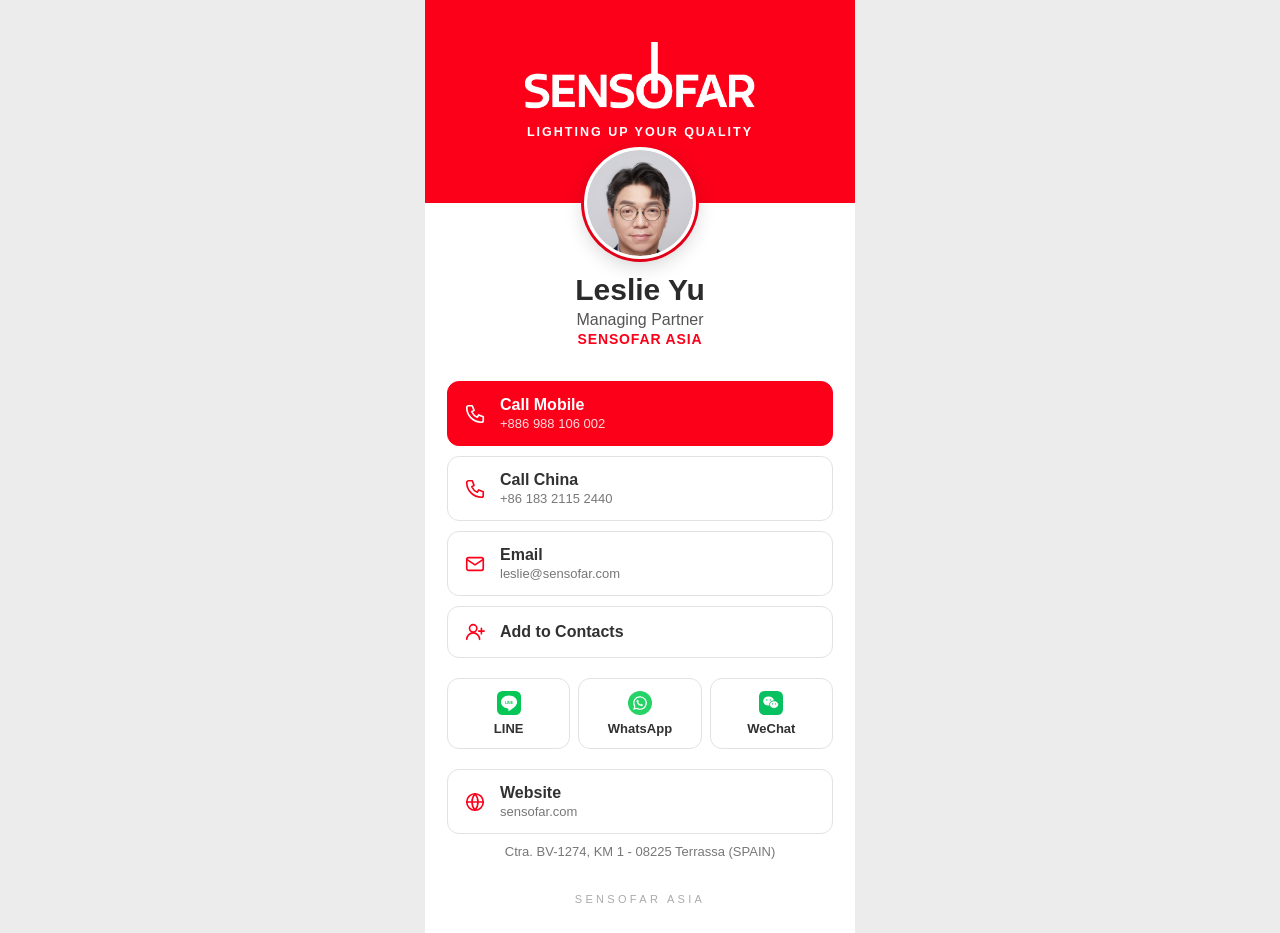
==== leslie-yu/index.html @ 24094a96 "私人：Leslie Yu 移除地圖按鈕" ====
<!doctype html>
<html lang="en"><head><meta charset="utf-8">
<meta name="viewport" content="width=device-width,initial-scale=1,viewport-fit=cover">
<title>Leslie Yu｜Sensofar Asia</title><meta name="robots" content="noindex,nofollow">
<meta name="theme-color" content="#FC001A"><meta name="format-detection" content="telephone=no">
<link rel="stylesheet" href="card.css"></head>
<body><div class="wrap">
<header class="hero"><img class="logo" src="sensofar-logo-white.png" alt="SENSOFAR" width="230"><p class="tagline">LIGHTING UP YOUR QUALITY</p></header>
<section class="id"><div class="mono"><img src="photo.jpg" alt="Leslie Yu" width="104" height="104"></div><h1>Leslie Yu</h1><p class="title">Managing Partner</p><p class="org">Sensofar Asia</p></section>
<main>
<a class="btn main" href="tel:+886988106002"><svg class=ic viewBox='0 0 24 24' fill=none stroke=currentColor stroke-width=1.8 stroke-linecap=round stroke-linejoin=round><path d='M5 3h4l2 5-2.5 1.5a11 11 0 0 0 6 6L16 13l5 2v4a2 2 0 0 1-2 2A16 16 0 0 1 3 5a2 2 0 0 1 2-2z'/></svg><span>Call Mobile<b>+886 988 106 002</b></span></a>
<a class="btn" href="tel:+8618321152440"><svg class=ic viewBox='0 0 24 24' fill=none stroke=currentColor stroke-width=1.8 stroke-linecap=round stroke-linejoin=round><path d='M5 3h4l2 5-2.5 1.5a11 11 0 0 0 6 6L16 13l5 2v4a2 2 0 0 1-2 2A16 16 0 0 1 3 5a2 2 0 0 1 2-2z'/></svg><span>Call China<b>+86 183 2115 2440</b></span></a>
<a class="btn" href="mailto:leslie@sensofar.com"><svg class=ic viewBox='0 0 24 24' fill=none stroke=currentColor stroke-width=1.8 stroke-linecap=round stroke-linejoin=round><rect x='3' y='5' width='18' height='14' rx='2'/><path d='M3 7l9 6 9-6'/></svg><span>Email<b>leslie@sensofar.com</b></span></a>
<a class="btn" href="leslie-yu.vcf" download><svg class=ic viewBox='0 0 24 24' fill=none stroke=currentColor stroke-width=1.8 stroke-linecap=round stroke-linejoin=round><circle cx='10' cy='8' r='4'/><path d='M3 20a7 7 0 0 1 14 0M19 8v6M16 11h6'/></svg><span>Add to Contacts</span></a>
<div class="grid">
<a class="btn sns" data-k="line" href="#"><svg class='bi' viewBox='0 0 24 24'><rect width='24' height='24' rx='5.5' fill='#06C755'/><path fill='#fff' d='M12 4.6c-4.4 0-8 2.9-8 6.5 0 3.2 2.8 5.9 6.7 6.4.3.1.6.2.7.4.1.2.1.5 0 .8l-.1.7c0 .2-.2.8.7.4s4.8-2.8 6.5-4.9c1.2-1.3 1.6-2.5 1.6-3.8 0-3.6-3.6-6.5-8.1-6.5z'/><text x='12' y='12.6' font-size='3.6' font-weight='700' fill='#06C755' text-anchor='middle' font-family='Arial,sans-serif'>LINE</text></svg><span>LINE</span></a>
<a class="btn sns" data-k="whatsapp" href="#"><svg class='bi' viewBox='0 0 24 24'><circle cx='12' cy='12' r='12' fill='#25D366'/><path fill='#fff' d='M12 5.2a6.8 6.8 0 0 0-5.9 10.2L5.2 18.8l3.5-.9A6.8 6.8 0 1 0 12 5.2zm0 1.2a5.6 5.6 0 1 1-2.9 10.4l-.2-.1-2 .5.5-1.9-.1-.2A5.6 5.6 0 0 1 12 6.4z'/><path fill='#fff' d='M9.6 8.9c.2-.1.4-.1.5.1l.6 1.3c.1.2 0 .4-.1.5l-.4.5c.4.9 1.2 1.7 2.2 2.2l.5-.5c.1-.1.3-.2.5-.1l1.300.6c.2.1.2.3.2.5-.2.8-.9 1.2-1.700 1.1-2.200-.4-4.300-2.500-4.700-4.700-.1-.7.300-1.300.8-1.500z'/></svg><span>WhatsApp</span></a>
<button class="btn" type="button" id="wcBtn"><svg class='bi' viewBox='0 0 24 24'><rect width='24' height='24' rx='5.5' fill='#07C160'/><ellipse cx='9.6' cy='10' rx='5.4' ry='4.5' fill='#fff'/><ellipse cx='15' cy='13.6' rx='4.6' ry='3.8' fill='#fff' stroke='#07C160' stroke-width='.9'/><circle cx='7.8' cy='9' r='.7' fill='#07C160'/><circle cx='11.3' cy='9' r='.7' fill='#07C160'/><circle cx='13.5' cy='12.9' r='.55' fill='#07C160'/><circle cx='16.5' cy='12.9' r='.55' fill='#07C160'/></svg><span>WeChat</span></button></div>
<a class="btn sns" data-k="web" href="#"><svg class=ic viewBox='0 0 24 24' fill=none stroke=currentColor stroke-width=1.8 stroke-linecap=round stroke-linejoin=round><circle cx='12' cy='12' r='9'/><path d='M3 12h18M12 3a14 14 0 0 1 0 18M12 3a14 14 0 0 0 0 18'/></svg><span>Website<b>sensofar.com</b></span></a>
<p class="addr">Ctra. BV-1274, KM 1 - 08225 Terrassa (SPAIN)</p>
</main><footer>SENSOFAR ASIA</footer></div>
<div class="modal" id="wc" hidden><div class="sheet"><button class="x" type="button" aria-label="Close">×</button>
<h2>Add me on WeChat</h2><img src="wechat-qr.png" alt="WeChat QR code for Leslie Yu" width="300" height="300">
<p>Scan with WeChat</p><small>On your phone, long-press the QR to save it, then open WeChat › Scan › Album.</small></div></div>
<script src="card.js"></script></body></html>
---- leslie-yu/card.css ----
*{box-sizing:border-box;margin:0}
body{background:#ececec;font-family:"Open Sans","Segoe UI",Roboto,"Helvetica Neue",Arial,sans-serif;color:#313131}
.wrap{max-width:430px;margin:auto;background:#fff;min-height:100vh}
.hero{background:#FC001A;color:#fff;text-align:center;padding:42px 28px 64px}
.logo{width:230px;height:auto;display:block;margin:0 auto}

.tagline{margin-top:16px;font-size:12.5px;font-weight:600;letter-spacing:.16em}
.id{text-align:center;margin-top:-40px;padding:0 24px 6px}
.mono{width:80px;height:80px;margin:0 auto 14px;border-radius:50%;background:#fff;border:3px solid #fff;box-shadow:0 6px 20px rgba(0,0,0,.15),inset 0 0 0 2px #FC001A;display:flex;align-items:center;justify-content:center;font-size:28px;font-weight:700;color:#313131;letter-spacing:.04em}
h1{font-size:30px;font-weight:700;color:#2b2b2b}
.title{margin-top:4px;font-size:16px;color:#555}
.org{margin-top:2px;font-size:14px;font-weight:600;color:#FC001A;letter-spacing:.06em;text-transform:uppercase}
main{padding:18px 22px 8px}
.ic{width:22px;height:22px;color:#FC001A;flex:none}.bi{width:24px;height:24px;flex:none}
.btn{display:flex;align-items:center;gap:14px;width:100%;padding:14px 16px;margin:10px 0;border:1px solid #e2e2e2;border-radius:12px;background:#fff;color:#313131;text-decoration:none;font:inherit;font-size:16px;font-weight:600;cursor:pointer;text-align:left}
.btn span{display:flex;flex-direction:column}.btn b{font-weight:400;font-size:13px;color:#777;margin-top:2px}
.btn.main{background:#FC001A;border-color:#FC001A;color:#fff}.btn.main .ic{color:#fff}.btn.main b{color:#ffd9db}
.grid{display:flex;gap:8px}.grid .btn{flex:1;flex-direction:column;gap:6px;padding:12px 4px;font-size:13px;text-align:center;align-items:center}
.addr{text-align:center;font-size:13px;color:#777;margin:6px 0 10px}
footer{text-align:center;font-size:11px;letter-spacing:.3em;color:#aaa;padding:16px 0 28px}
.modal{position:fixed;inset:0;background:rgba(0,0,0,.6);display:flex;align-items:center;justify-content:center;padding:20px;z-index:9}
.modal[hidden]{display:none}
.sheet{position:relative;background:#fff;border-radius:16px;padding:26px 22px 22px;text-align:center;max-width:340px;width:100%}
.sheet h2{font-size:18px;margin-bottom:14px}.sheet img{width:100%;max-width:280px;height:auto}
.sheet p{font-weight:600;margin-top:10px;color:#07C160}.sheet small{display:block;margin-top:6px;color:#777;font-size:12px;line-height:1.5}
.x{position:absolute;right:10px;top:6px;border:0;background:none;font-size:28px;color:#999;cursor:pointer}

.mono{width:112px;height:112px;margin-top:-16px;padding:0;overflow:hidden;box-shadow:0 6px 20px rgba(0,0,0,.18),0 0 0 3px #FC001A}
.mono img{width:100%;height:100%;border-radius:50%;object-fit:cover;display:block}
.id{margin-top:-56px}
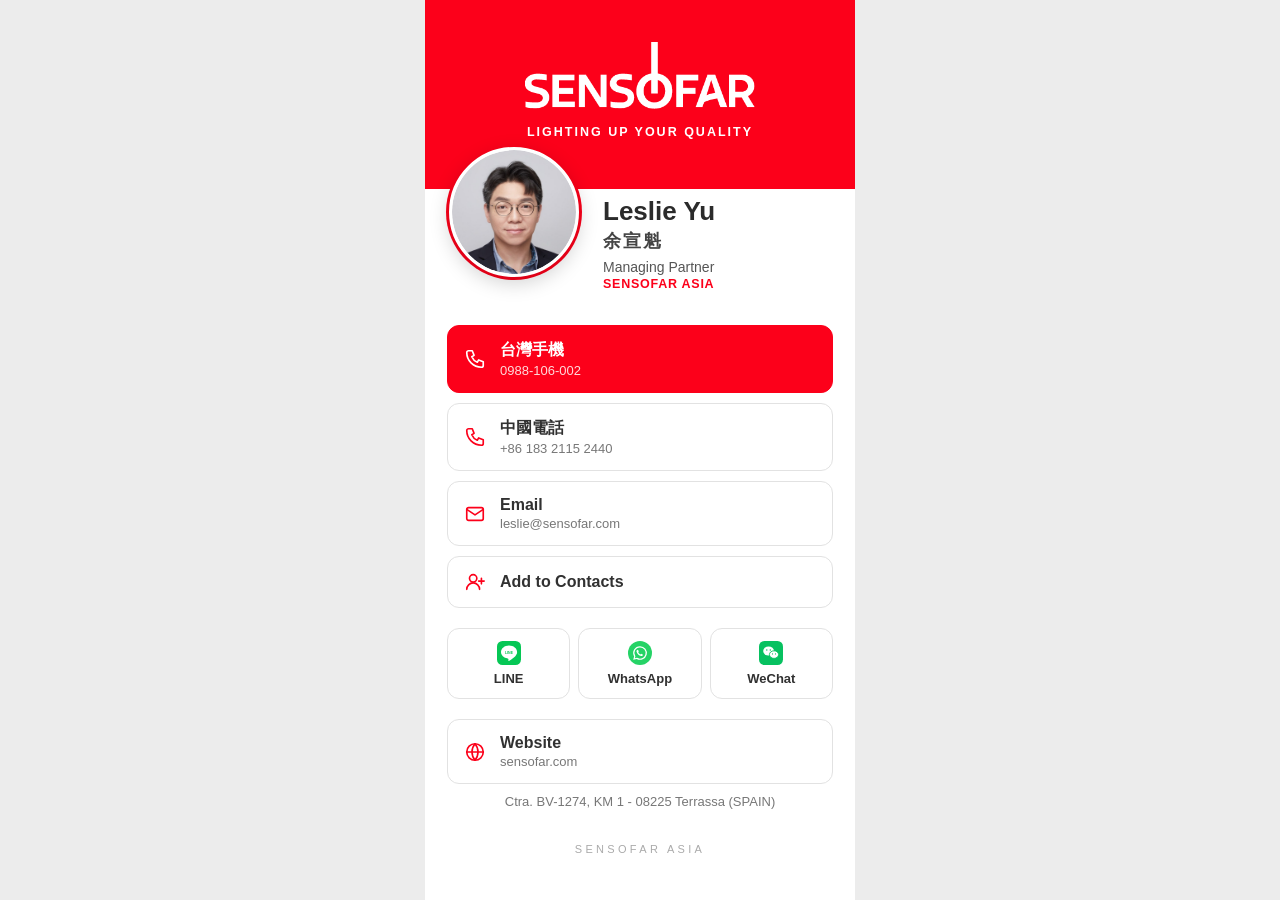
==== commit abd4eefd: "私人：Leslie Yu 照片左姓名右＋中文名" ====
--- a/leslie-yu/index.html
+++ b/leslie-yu/index.html
@@ -1,15 +1,15 @@
 <!doctype html>
 <html lang="en"><head><meta charset="utf-8">
 <meta name="viewport" content="width=device-width,initial-scale=1,viewport-fit=cover">
-<title>Leslie Yu｜Sensofar Asia</title><meta name="robots" content="noindex,nofollow">
+<title>Leslie Yu 余宣魁｜Sensofar Asia</title><meta name="robots" content="noindex,nofollow">
 <meta name="theme-color" content="#FC001A"><meta name="format-detection" content="telephone=no">
 <link rel="stylesheet" href="card.css"></head>
 <body><div class="wrap">
 <header class="hero"><img class="logo" src="sensofar-logo-white.png" alt="SENSOFAR" width="230"><p class="tagline">LIGHTING UP YOUR QUALITY</p></header>
-<section class="id"><div class="mono"><img src="photo.jpg" alt="Leslie Yu" width="104" height="104"></div><h1>Leslie Yu</h1><p class="title">Managing Partner</p><p class="org">Sensofar Asia</p></section>
+<section class="id"><div class="mono"><img src="photo.jpg" alt="Leslie Yu 余宣魁" width="130" height="130"></div><div class="who"><h1>Leslie Yu</h1><p class="zh">余宣魁</p><p class="title">Managing Partner</p><p class="org">Sensofar Asia</p></div></section>
 <main>
-<a class="btn main" href="tel:+886988106002"><svg class=ic viewBox='0 0 24 24' fill=none stroke=currentColor stroke-width=1.8 stroke-linecap=round stroke-linejoin=round><path d='M5 3h4l2 5-2.5 1.5a11 11 0 0 0 6 6L16 13l5 2v4a2 2 0 0 1-2 2A16 16 0 0 1 3 5a2 2 0 0 1 2-2z'/></svg><span>Call Mobile<b>+886 988 106 002</b></span></a>
-<a class="btn" href="tel:+8618321152440"><svg class=ic viewBox='0 0 24 24' fill=none stroke=currentColor stroke-width=1.8 stroke-linecap=round stroke-linejoin=round><path d='M5 3h4l2 5-2.5 1.5a11 11 0 0 0 6 6L16 13l5 2v4a2 2 0 0 1-2 2A16 16 0 0 1 3 5a2 2 0 0 1 2-2z'/></svg><span>Call China<b>+86 183 2115 2440</b></span></a>
+<a class="btn main" href="tel:+886988106002"><svg class=ic viewBox='0 0 24 24' fill=none stroke=currentColor stroke-width=1.8 stroke-linecap=round stroke-linejoin=round><path d='M5 3h4l2 5-2.5 1.5a11 11 0 0 0 6 6L16 13l5 2v4a2 2 0 0 1-2 2A16 16 0 0 1 3 5a2 2 0 0 1 2-2z'/></svg><span>台灣手機<b>0988-106-002</b></span></a>
+<a class="btn" href="tel:+8618321152440"><svg class=ic viewBox='0 0 24 24' fill=none stroke=currentColor stroke-width=1.8 stroke-linecap=round stroke-linejoin=round><path d='M5 3h4l2 5-2.5 1.5a11 11 0 0 0 6 6L16 13l5 2v4a2 2 0 0 1-2 2A16 16 0 0 1 3 5a2 2 0 0 1 2-2z'/></svg><span>中國電話<b>+86 183 2115 2440</b></span></a>
 <a class="btn" href="mailto:leslie@sensofar.com"><svg class=ic viewBox='0 0 24 24' fill=none stroke=currentColor stroke-width=1.8 stroke-linecap=round stroke-linejoin=round><rect x='3' y='5' width='18' height='14' rx='2'/><path d='M3 7l9 6 9-6'/></svg><span>Email<b>leslie@sensofar.com</b></span></a>
 <a class="btn" href="leslie-yu.vcf" download><svg class=ic viewBox='0 0 24 24' fill=none stroke=currentColor stroke-width=1.8 stroke-linecap=round stroke-linejoin=round><circle cx='10' cy='8' r='4'/><path d='M3 20a7 7 0 0 1 14 0M19 8v6M16 11h6'/></svg><span>Add to Contacts</span></a>
 <div class="grid">
--- a/leslie-yu/card.css
+++ b/leslie-yu/card.css
@@ -28,3 +28,16 @@
 .mono{width:112px;height:112px;margin-top:-16px;padding:0;overflow:hidden;box-shadow:0 6px 20px rgba(0,0,0,.18),0 0 0 3px #FC001A}
 .mono img{width:100%;height:100%;border-radius:50%;object-fit:cover;display:block}
 .id{margin-top:-56px}
+/* v3 照片左、姓名右 */
+body{font-family:"Open Sans","Segoe UI",Roboto,"Helvetica Neue",Arial,"Noto Sans TC","Noto Sans CJK TC","PingFang TC","Microsoft JhengHei",sans-serif}
+.hero{padding-bottom:58px}
+.id{display:flex;align-items:flex-end;gap:24px;margin-top:-50px;padding:0 22px 4px 24px;text-align:left}
+.mono{flex:0 0 130px;width:130px;height:130px;margin:0}
+.who{flex:1;min-width:0;padding-bottom:2px}
+.who h1{font-size:26px;line-height:1.15;white-space:nowrap}
+.zh{font-size:18px;font-weight:600;color:#444;letter-spacing:.12em;margin-top:2px}
+.who .title{font-size:14px;margin-top:6px;white-space:nowrap}
+.who .org{font-size:12.5px;white-space:nowrap}
+.hero{padding-bottom:50px}
+.id{align-items:flex-start;margin-top:-42px}
+.who{padding-top:50px}
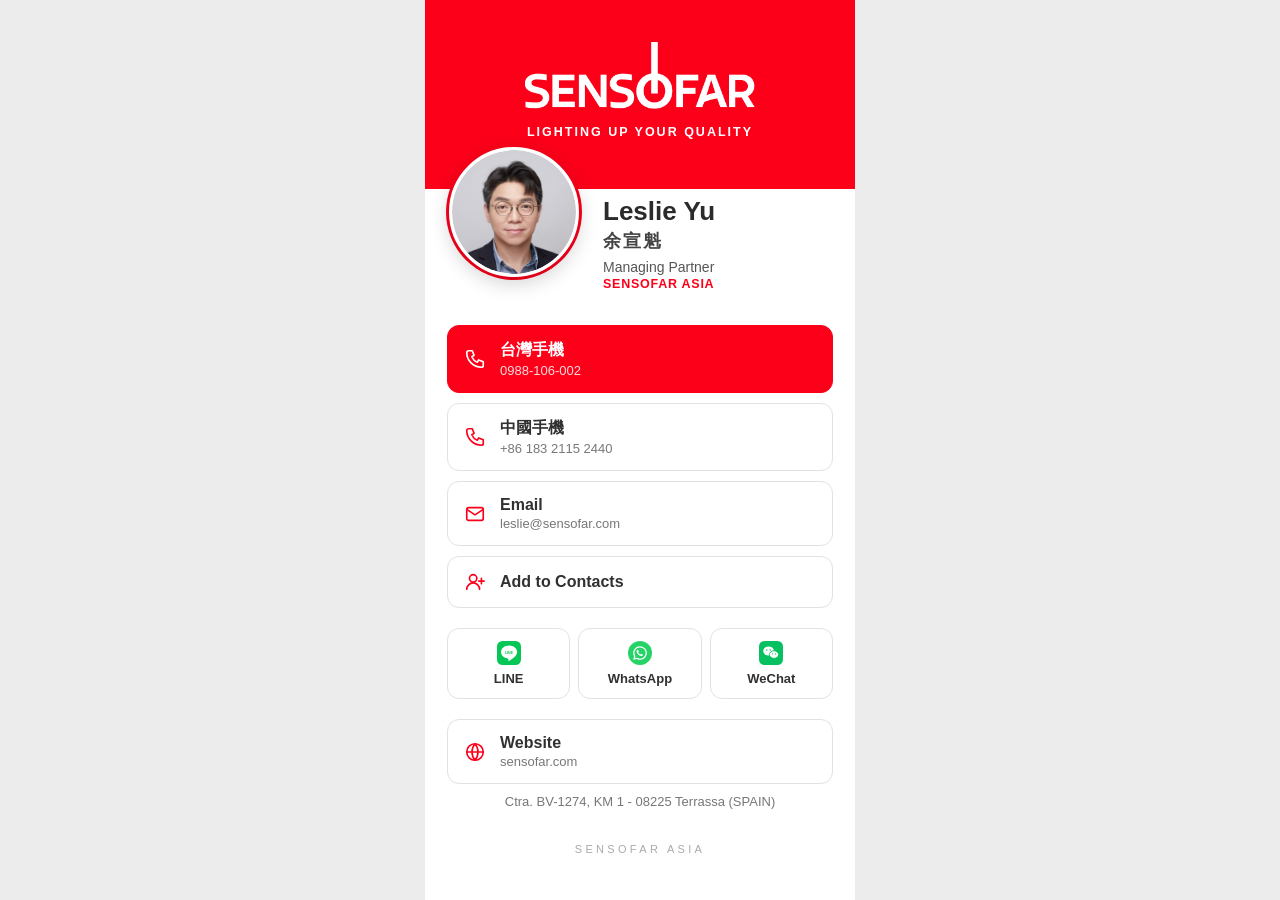
==== commit 05e95ff0: "私人：Leslie Yu 中國手機標籤" ====
--- a/leslie-yu/index.html
+++ b/leslie-yu/index.html
@@ -9,7 +9,7 @@
 <section class="id"><div class="mono"><img src="photo.jpg" alt="Leslie Yu 余宣魁" width="130" height="130"></div><div class="who"><h1>Leslie Yu</h1><p class="zh">余宣魁</p><p class="title">Managing Partner</p><p class="org">Sensofar Asia</p></div></section>
 <main>
 <a class="btn main" href="tel:+886988106002"><svg class=ic viewBox='0 0 24 24' fill=none stroke=currentColor stroke-width=1.8 stroke-linecap=round stroke-linejoin=round><path d='M5 3h4l2 5-2.5 1.5a11 11 0 0 0 6 6L16 13l5 2v4a2 2 0 0 1-2 2A16 16 0 0 1 3 5a2 2 0 0 1 2-2z'/></svg><span>台灣手機<b>0988-106-002</b></span></a>
-<a class="btn" href="tel:+8618321152440"><svg class=ic viewBox='0 0 24 24' fill=none stroke=currentColor stroke-width=1.8 stroke-linecap=round stroke-linejoin=round><path d='M5 3h4l2 5-2.5 1.5a11 11 0 0 0 6 6L16 13l5 2v4a2 2 0 0 1-2 2A16 16 0 0 1 3 5a2 2 0 0 1 2-2z'/></svg><span>中國電話<b>+86 183 2115 2440</b></span></a>
+<a class="btn" href="tel:+8618321152440"><svg class=ic viewBox='0 0 24 24' fill=none stroke=currentColor stroke-width=1.8 stroke-linecap=round stroke-linejoin=round><path d='M5 3h4l2 5-2.5 1.5a11 11 0 0 0 6 6L16 13l5 2v4a2 2 0 0 1-2 2A16 16 0 0 1 3 5a2 2 0 0 1 2-2z'/></svg><span>中國手機<b>+86 183 2115 2440</b></span></a>
 <a class="btn" href="mailto:leslie@sensofar.com"><svg class=ic viewBox='0 0 24 24' fill=none stroke=currentColor stroke-width=1.8 stroke-linecap=round stroke-linejoin=round><rect x='3' y='5' width='18' height='14' rx='2'/><path d='M3 7l9 6 9-6'/></svg><span>Email<b>leslie@sensofar.com</b></span></a>
 <a class="btn" href="leslie-yu.vcf" download><svg class=ic viewBox='0 0 24 24' fill=none stroke=currentColor stroke-width=1.8 stroke-linecap=round stroke-linejoin=round><circle cx='10' cy='8' r='4'/><path d='M3 20a7 7 0 0 1 14 0M19 8v6M16 11h6'/></svg><span>Add to Contacts</span></a>
 <div class="grid">
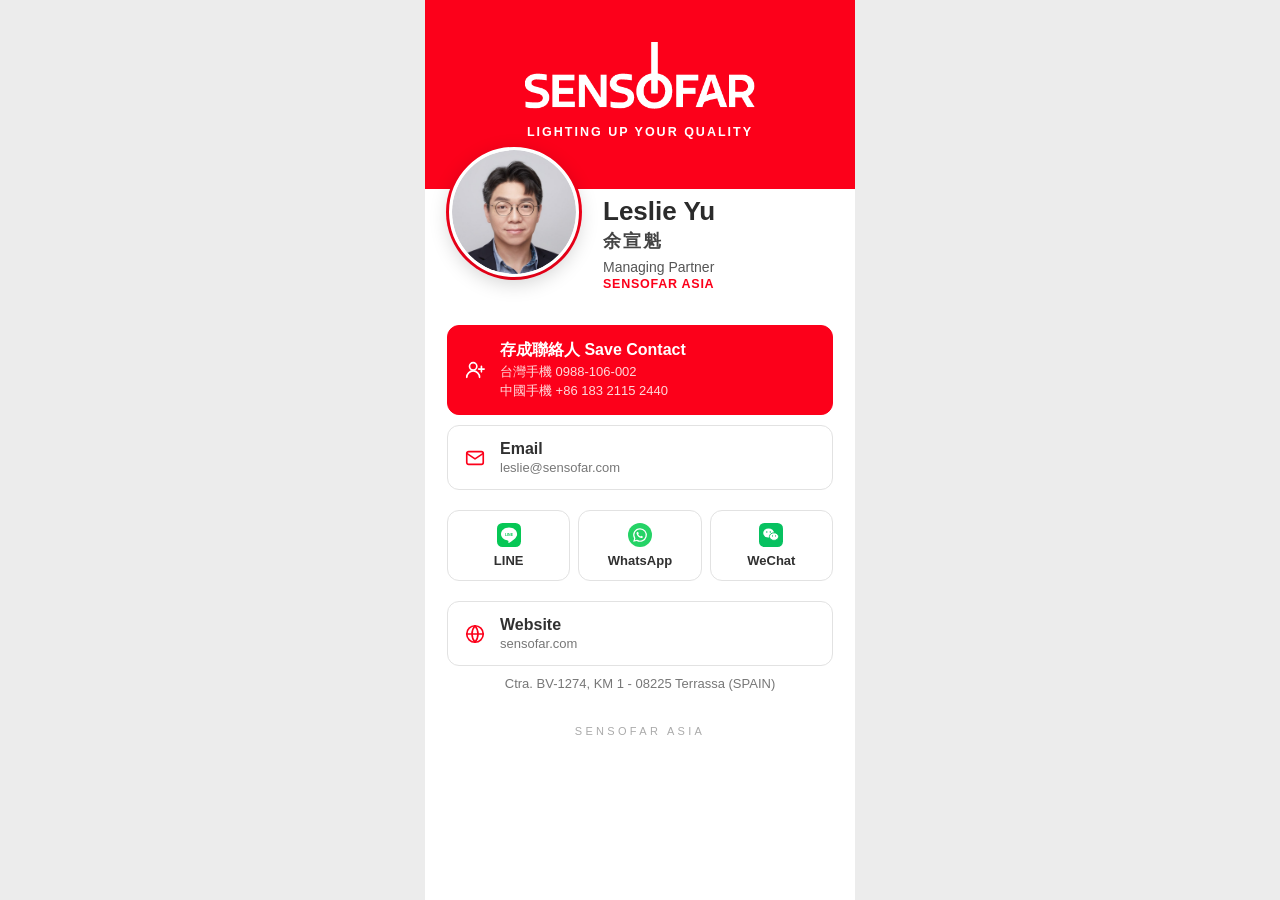
==== commit 6ed66d8c: "私人：Leslie Yu 電話改為存成聯絡人" ====
--- a/leslie-yu/index.html
+++ b/leslie-yu/index.html
@@ -8,10 +8,9 @@
 <header class="hero"><img class="logo" src="sensofar-logo-white.png" alt="SENSOFAR" width="230"><p class="tagline">LIGHTING UP YOUR QUALITY</p></header>
 <section class="id"><div class="mono"><img src="photo.jpg" alt="Leslie Yu 余宣魁" width="130" height="130"></div><div class="who"><h1>Leslie Yu</h1><p class="zh">余宣魁</p><p class="title">Managing Partner</p><p class="org">Sensofar Asia</p></div></section>
 <main>
-<a class="btn main" href="tel:+886988106002"><svg class=ic viewBox='0 0 24 24' fill=none stroke=currentColor stroke-width=1.8 stroke-linecap=round stroke-linejoin=round><path d='M5 3h4l2 5-2.5 1.5a11 11 0 0 0 6 6L16 13l5 2v4a2 2 0 0 1-2 2A16 16 0 0 1 3 5a2 2 0 0 1 2-2z'/></svg><span>台灣手機<b>0988-106-002</b></span></a>
-<a class="btn" href="tel:+8618321152440"><svg class=ic viewBox='0 0 24 24' fill=none stroke=currentColor stroke-width=1.8 stroke-linecap=round stroke-linejoin=round><path d='M5 3h4l2 5-2.5 1.5a11 11 0 0 0 6 6L16 13l5 2v4a2 2 0 0 1-2 2A16 16 0 0 1 3 5a2 2 0 0 1 2-2z'/></svg><span>中國手機<b>+86 183 2115 2440</b></span></a>
+<a class="btn main save" href="leslie-yu.vcf" download><svg class=ic viewBox='0 0 24 24' fill=none stroke=currentColor stroke-width=1.8 stroke-linecap=round stroke-linejoin=round><circle cx='10' cy='8' r='4'/><path d='M3 20a7 7 0 0 1 14 0M19 8v6M16 11h6'/></svg><span>存成聯絡人 Save Contact<b>台灣手機 0988-106-002</b><b>中國手機 +86 183 2115 2440</b></span></a>
 <a class="btn" href="mailto:leslie@sensofar.com"><svg class=ic viewBox='0 0 24 24' fill=none stroke=currentColor stroke-width=1.8 stroke-linecap=round stroke-linejoin=round><rect x='3' y='5' width='18' height='14' rx='2'/><path d='M3 7l9 6 9-6'/></svg><span>Email<b>leslie@sensofar.com</b></span></a>
-<a class="btn" href="leslie-yu.vcf" download><svg class=ic viewBox='0 0 24 24' fill=none stroke=currentColor stroke-width=1.8 stroke-linecap=round stroke-linejoin=round><circle cx='10' cy='8' r='4'/><path d='M3 20a7 7 0 0 1 14 0M19 8v6M16 11h6'/></svg><span>Add to Contacts</span></a>
+
 <div class="grid">
 <a class="btn sns" data-k="line" href="#"><svg class='bi' viewBox='0 0 24 24'><rect width='24' height='24' rx='5.5' fill='#06C755'/><path fill='#fff' d='M12 4.6c-4.4 0-8 2.9-8 6.5 0 3.2 2.8 5.9 6.7 6.4.3.1.6.2.7.4.1.2.1.5 0 .8l-.1.7c0 .2-.2.8.7.4s4.8-2.8 6.5-4.9c1.2-1.3 1.6-2.5 1.6-3.8 0-3.6-3.6-6.5-8.1-6.5z'/><text x='12' y='12.6' font-size='3.6' font-weight='700' fill='#06C755' text-anchor='middle' font-family='Arial,sans-serif'>LINE</text></svg><span>LINE</span></a>
 <a class="btn sns" data-k="whatsapp" href="#"><svg class='bi' viewBox='0 0 24 24'><circle cx='12' cy='12' r='12' fill='#25D366'/><path fill='#fff' d='M12 5.2a6.8 6.8 0 0 0-5.9 10.2L5.2 18.8l3.5-.9A6.8 6.8 0 1 0 12 5.2zm0 1.2a5.6 5.6 0 1 1-2.9 10.4l-.2-.1-2 .5.5-1.9-.1-.2A5.6 5.6 0 0 1 12 6.4z'/><path fill='#fff' d='M9.6 8.9c.2-.1.4-.1.5.1l.6 1.3c.1.2 0 .4-.1.5l-.4.5c.4.9 1.2 1.7 2.2 2.2l.5-.5c.1-.1.3-.2.5-.1l1.300.6c.2.1.2.3.2.5-.2.8-.9 1.2-1.700 1.1-2.200-.4-4.300-2.500-4.700-4.700-.1-.7.300-1.300.8-1.500z'/></svg><span>WhatsApp</span></a>
--- a/leslie-yu/card.css
+++ b/leslie-yu/card.css
@@ -41,3 +41,4 @@
 .hero{padding-bottom:50px}
 .id{align-items:flex-start;margin-top:-42px}
 .who{padding-top:50px}
+.btn.save b+b{margin-top:1px}
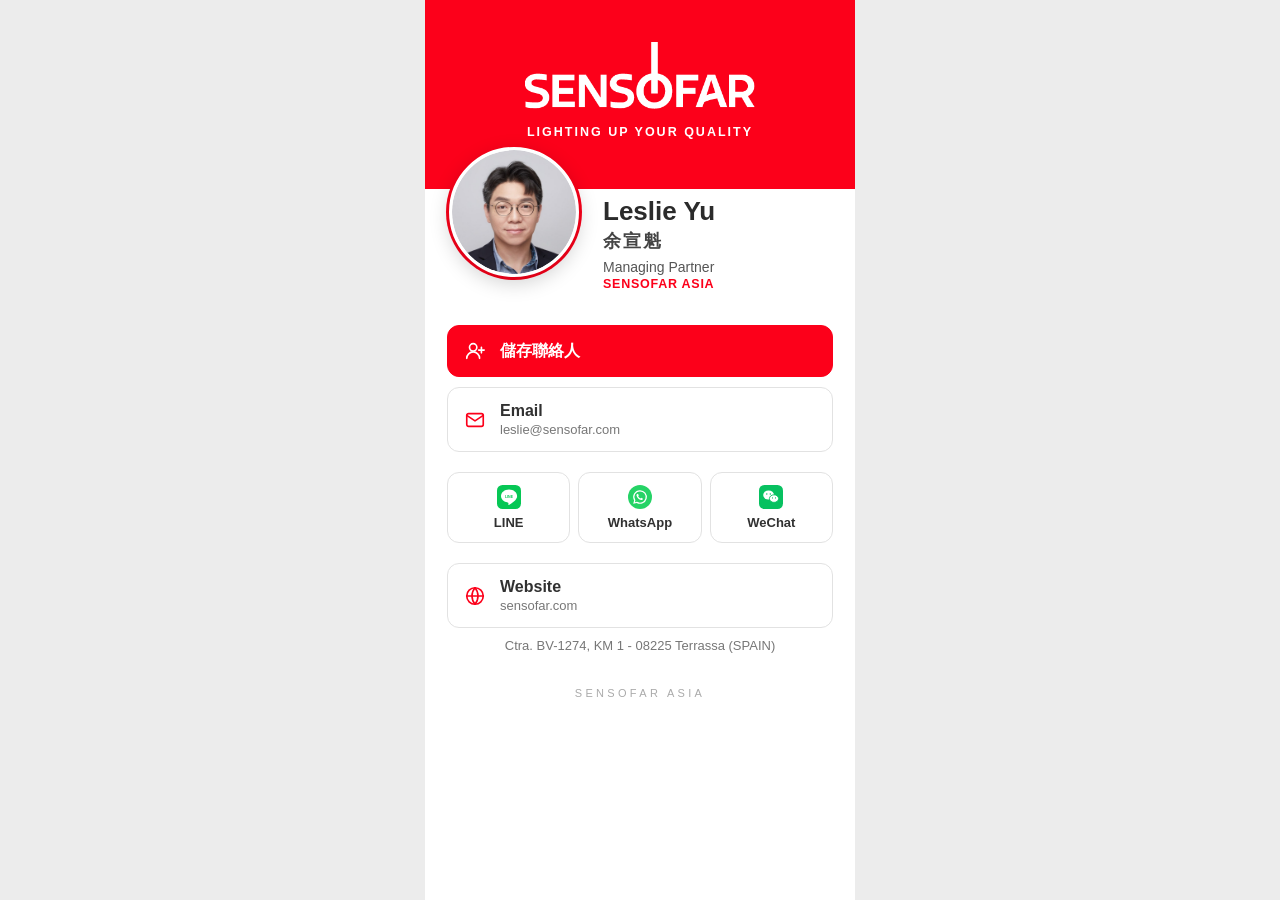
==== commit 400aef6a: "私人：Leslie Yu 按鈕只顯示儲存聯絡人" ====
--- a/leslie-yu/index.html
+++ b/leslie-yu/index.html
@@ -8,7 +8,7 @@
 <header class="hero"><img class="logo" src="sensofar-logo-white.png" alt="SENSOFAR" width="230"><p class="tagline">LIGHTING UP YOUR QUALITY</p></header>
 <section class="id"><div class="mono"><img src="photo.jpg" alt="Leslie Yu 余宣魁" width="130" height="130"></div><div class="who"><h1>Leslie Yu</h1><p class="zh">余宣魁</p><p class="title">Managing Partner</p><p class="org">Sensofar Asia</p></div></section>
 <main>
-<a class="btn main save" href="leslie-yu.vcf" download><svg class=ic viewBox='0 0 24 24' fill=none stroke=currentColor stroke-width=1.8 stroke-linecap=round stroke-linejoin=round><circle cx='10' cy='8' r='4'/><path d='M3 20a7 7 0 0 1 14 0M19 8v6M16 11h6'/></svg><span>存成聯絡人 Save Contact<b>台灣手機 0988-106-002</b><b>中國手機 +86 183 2115 2440</b></span></a>
+<a class="btn main save" href="leslie-yu.vcf" download><svg class=ic viewBox='0 0 24 24' fill=none stroke=currentColor stroke-width=1.8 stroke-linecap=round stroke-linejoin=round><circle cx='10' cy='8' r='4'/><path d='M3 20a7 7 0 0 1 14 0M19 8v6M16 11h6'/></svg><span>儲存聯絡人</span></a>
 <a class="btn" href="mailto:leslie@sensofar.com"><svg class=ic viewBox='0 0 24 24' fill=none stroke=currentColor stroke-width=1.8 stroke-linecap=round stroke-linejoin=round><rect x='3' y='5' width='18' height='14' rx='2'/><path d='M3 7l9 6 9-6'/></svg><span>Email<b>leslie@sensofar.com</b></span></a>
 
 <div class="grid">
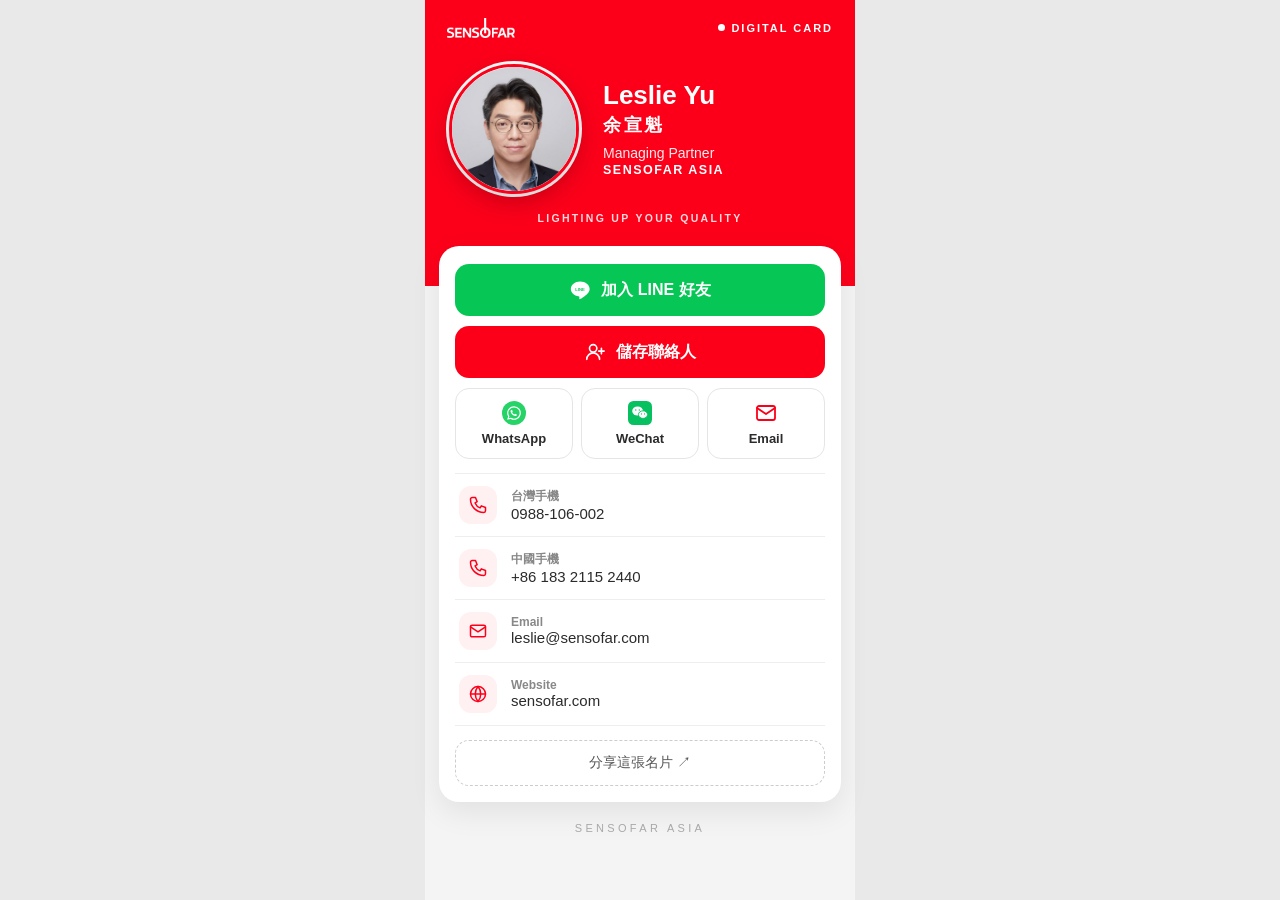
==== commit b5f58775: "私人：Leslie Yu 改用 Shelly 版面" ====
--- a/leslie-yu/index.html
+++ b/leslie-yu/index.html
@@ -1,24 +1,24 @@
 <!doctype html>
-<html lang="en"><head><meta charset="utf-8">
-<meta name="viewport" content="width=device-width,initial-scale=1,viewport-fit=cover">
-<title>Leslie Yu 余宣魁｜Sensofar Asia</title><meta name="robots" content="noindex,nofollow">
-<meta name="theme-color" content="#FC001A"><meta name="format-detection" content="telephone=no">
-<link rel="stylesheet" href="card.css"></head>
-<body><div class="wrap">
-<header class="hero"><img class="logo" src="sensofar-logo-white.png" alt="SENSOFAR" width="230"><p class="tagline">LIGHTING UP YOUR QUALITY</p></header>
-<section class="id"><div class="mono"><img src="photo.jpg" alt="Leslie Yu 余宣魁" width="130" height="130"></div><div class="who"><h1>Leslie Yu</h1><p class="zh">余宣魁</p><p class="title">Managing Partner</p><p class="org">Sensofar Asia</p></div></section>
-<main>
-<a class="btn main save" href="leslie-yu.vcf" download><svg class=ic viewBox='0 0 24 24' fill=none stroke=currentColor stroke-width=1.8 stroke-linecap=round stroke-linejoin=round><circle cx='10' cy='8' r='4'/><path d='M3 20a7 7 0 0 1 14 0M19 8v6M16 11h6'/></svg><span>儲存聯絡人</span></a>
-<a class="btn" href="mailto:leslie@sensofar.com"><svg class=ic viewBox='0 0 24 24' fill=none stroke=currentColor stroke-width=1.8 stroke-linecap=round stroke-linejoin=round><rect x='3' y='5' width='18' height='14' rx='2'/><path d='M3 7l9 6 9-6'/></svg><span>Email<b>leslie@sensofar.com</b></span></a>
-
-<div class="grid">
-<a class="btn sns" data-k="line" href="#"><svg class='bi' viewBox='0 0 24 24'><rect width='24' height='24' rx='5.5' fill='#06C755'/><path fill='#fff' d='M12 4.6c-4.4 0-8 2.9-8 6.5 0 3.2 2.8 5.9 6.7 6.4.3.1.6.2.7.4.1.2.1.5 0 .8l-.1.7c0 .2-.2.8.7.4s4.8-2.8 6.5-4.9c1.2-1.3 1.6-2.5 1.6-3.8 0-3.6-3.6-6.5-8.1-6.5z'/><text x='12' y='12.6' font-size='3.6' font-weight='700' fill='#06C755' text-anchor='middle' font-family='Arial,sans-serif'>LINE</text></svg><span>LINE</span></a>
-<a class="btn sns" data-k="whatsapp" href="#"><svg class='bi' viewBox='0 0 24 24'><circle cx='12' cy='12' r='12' fill='#25D366'/><path fill='#fff' d='M12 5.2a6.8 6.8 0 0 0-5.9 10.2L5.2 18.8l3.5-.9A6.8 6.8 0 1 0 12 5.2zm0 1.2a5.6 5.6 0 1 1-2.9 10.4l-.2-.1-2 .5.5-1.9-.1-.2A5.6 5.6 0 0 1 12 6.4z'/><path fill='#fff' d='M9.6 8.9c.2-.1.4-.1.5.1l.6 1.3c.1.2 0 .4-.1.5l-.4.5c.4.9 1.2 1.7 2.2 2.2l.5-.5c.1-.1.3-.2.5-.1l1.300.6c.2.1.2.3.2.5-.2.8-.9 1.2-1.700 1.1-2.200-.4-4.300-2.500-4.700-4.700-.1-.7.300-1.300.8-1.500z'/></svg><span>WhatsApp</span></a>
-<button class="btn" type="button" id="wcBtn"><svg class='bi' viewBox='0 0 24 24'><rect width='24' height='24' rx='5.5' fill='#07C160'/><ellipse cx='9.6' cy='10' rx='5.4' ry='4.5' fill='#fff'/><ellipse cx='15' cy='13.6' rx='4.6' ry='3.8' fill='#fff' stroke='#07C160' stroke-width='.9'/><circle cx='7.8' cy='9' r='.7' fill='#07C160'/><circle cx='11.3' cy='9' r='.7' fill='#07C160'/><circle cx='13.5' cy='12.9' r='.55' fill='#07C160'/><circle cx='16.5' cy='12.9' r='.55' fill='#07C160'/></svg><span>WeChat</span></button></div>
-<a class="btn sns" data-k="web" href="#"><svg class=ic viewBox='0 0 24 24' fill=none stroke=currentColor stroke-width=1.8 stroke-linecap=round stroke-linejoin=round><circle cx='12' cy='12' r='9'/><path d='M3 12h18M12 3a14 14 0 0 1 0 18M12 3a14 14 0 0 0 0 18'/></svg><span>Website<b>sensofar.com</b></span></a>
-<p class="addr">Ctra. BV-1274, KM 1 - 08225 Terrassa (SPAIN)</p>
+<html lang="zh-Hant-TW"><head><meta charset="utf-8"><meta name="viewport" content="width=device-width,initial-scale=1,viewport-fit=cover">
+<title>Leslie Yu 余宣魁｜Sensofar Asia</title><meta name="robots" content="noindex,nofollow"><meta name="theme-color" content="#FC001A">
+<link rel="stylesheet" href="card.css"></head><body><div class="wrap">
+<header class="hero">
+<div class="topline"><img class="mini" src="sensofar-logo-white.png" alt="SENSOFAR"><span><i class="dot"></i>DIGITAL CARD</span></div>
+<div class="idrow"><div class="avatar"><img src="photo.jpg" alt="Leslie Yu 余宣魁" width="130" height="130"></div><div class="who"><h1>Leslie Yu</h1><p class="zh">余宣魁</p><p class="role">Managing Partner</p><p class="org">SENSOFAR ASIA</p></div></div><p class="tag">LIGHTING UP YOUR QUALITY</p>
+</header>
+<main class="sheet">
+<a class="btn btn-line" href="https://line.me/ti/p/oUurXkquRB" target="_blank" rel="noopener"><svg viewBox='0 0 24 24'><path fill='#fff' d='M12 2.8C6.5 2.8 2 6.4 2 10.9c0 4 3.6 7.4 8.4 8 .3.1.8.2.9.5.1.3.1.7 0 1l-.1.9c0 .3-.2 1 .9.6s6-3.5 8.2-6.1c1.5-1.6 2.2-3.2 2.2-4.9 0-4.5-4.5-8.1-10.5-8.1z'/><text x='12' y='12.7' font-size='4.6' font-weight='800' fill='#06C755' text-anchor='middle' font-family='Arial,Helvetica,sans-serif'>LINE</text></svg>加入 LINE 好友</a>
+<a class="btn btn-save" href="leslie-yu.vcf" download><svg class=ic viewBox='0 0 24 24' fill=none stroke=currentColor stroke-width=1.8 stroke-linecap=round stroke-linejoin=round><circle cx='10' cy='8' r='4'/><path d='M3 20a7 7 0 0 1 14 0M19 8v6M16 11h6'/></svg>儲存聯絡人</a>
+<nav class="quick"><a href="https://wa.me/886988106002" target="_blank" rel="noopener"><svg class='bi' viewBox='0 0 24 24'><circle cx='12' cy='12' r='12' fill='#25D366'/><path fill='#fff' d='M12 5.2a6.8 6.8 0 0 0-5.9 10.2L5.2 18.8l3.5-.9A6.8 6.8 0 1 0 12 5.2zm0 1.2a5.6 5.6 0 1 1-2.9 10.4l-.2-.1-2 .5.5-1.9-.1-.2A5.6 5.6 0 0 1 12 6.4z'/><path fill='#fff' d='M9.6 8.9c.2-.1.4-.1.5.1l.6 1.3c.1.2 0 .4-.1.5l-.4.5c.4.9 1.2 1.7 2.2 2.2l.5-.5c.1-.1.3-.2.5-.1l1.300.6c.2.1.2.3.2.5-.2.8-.9 1.2-1.700 1.1-2.200-.4-4.300-2.500-4.700-4.700-.1-.7.300-1.300.8-1.500z'/></svg>WhatsApp</a><button type="button" id="wcBtn"><svg class='bi' viewBox='0 0 24 24'><rect width='24' height='24' rx='5.5' fill='#07C160'/><ellipse cx='9.6' cy='10' rx='5.4' ry='4.5' fill='#fff'/><ellipse cx='15' cy='13.6' rx='4.6' ry='3.8' fill='#fff' stroke='#07C160' stroke-width='.9'/><circle cx='7.8' cy='9' r='.7' fill='#07C160'/><circle cx='11.3' cy='9' r='.7' fill='#07C160'/><circle cx='13.5' cy='12.9' r='.55' fill='#07C160'/><circle cx='16.5' cy='12.9' r='.55' fill='#07C160'/></svg>WeChat</button><a href="mailto:leslie@sensofar.com"><svg class=ic viewBox='0 0 24 24' fill=none stroke=currentColor stroke-width=1.8 stroke-linecap=round stroke-linejoin=round><rect x='3' y='5' width='18' height='14' rx='2'/><path d='M3 7l9 6 9-6'/></svg>Email</a></nav>
+<ul class="rows">
+<li><a href="leslie-yu.vcf" download><span class="ri"><svg class=ic viewBox='0 0 24 24' fill=none stroke=currentColor stroke-width=1.8 stroke-linecap=round stroke-linejoin=round><path d='M5 3h4l2 5-2.5 1.5a11 11 0 0 0 6 6L16 13l5 2v4a2 2 0 0 1-2 2A16 16 0 0 1 3 5a2 2 0 0 1 2-2z'/></svg></span><span><b>台灣手機</b><span class="v">0988-106-002</span></span></a></li>
+<li><a href="leslie-yu.vcf" download><span class="ri"><svg class=ic viewBox='0 0 24 24' fill=none stroke=currentColor stroke-width=1.8 stroke-linecap=round stroke-linejoin=round><path d='M5 3h4l2 5-2.5 1.5a11 11 0 0 0 6 6L16 13l5 2v4a2 2 0 0 1-2 2A16 16 0 0 1 3 5a2 2 0 0 1 2-2z'/></svg></span><span><b>中國手機</b><span class="v">+86 183 2115 2440</span></span></a></li>
+<li><a href="mailto:leslie@sensofar.com"><span class="ri"><svg class=ic viewBox='0 0 24 24' fill=none stroke=currentColor stroke-width=1.8 stroke-linecap=round stroke-linejoin=round><rect x='3' y='5' width='18' height='14' rx='2'/><path d='M3 7l9 6 9-6'/></svg></span><span><b>Email</b><span class="v">leslie@sensofar.com</span></span></a></li>
+<li><a href="https://www.sensofar.com/" target="_blank" rel="noopener"><span class="ri"><svg class=ic viewBox='0 0 24 24' fill=none stroke=currentColor stroke-width=1.8 stroke-linecap=round stroke-linejoin=round><circle cx='12' cy='12' r='9'/><path d='M3 12h18M12 3a14 14 0 0 1 0 18M12 3a14 14 0 0 0 0 18'/></svg></span><span><b>Website</b><span class="v">sensofar.com</span></span></a></li>
+</ul>
+<button class="share" id="share" type="button">分享這張名片 ↗</button>
 </main><footer>SENSOFAR ASIA</footer></div>
 <div class="modal" id="wc" hidden><div class="sheet"><button class="x" type="button" aria-label="Close">×</button>
 <h2>Add me on WeChat</h2><img src="wechat-qr.png" alt="WeChat QR code for Leslie Yu" width="300" height="300">
-<p>Scan with WeChat</p><small>On your phone, long-press the QR to save it, then open WeChat › Scan › Album.</small></div></div>
-<script src="card.js"></script></body></html>
+<p>Scan with WeChat</p><div class="wid">微信號 <b>leslie0988106002</b> <button type="button" id="wcCopy">複製</button></div><small>On your phone, long-press the QR to save it, then open WeChat › Scan › Album.</small></div></div>
+<div class="toast" id="toast" hidden></div><script src="card.js"></script></body></html>
--- a/leslie-yu/card.css
+++ b/leslie-yu/card.css
@@ -1,44 +1,42 @@
 *{box-sizing:border-box;margin:0}
-body{background:#ececec;font-family:"Open Sans","Segoe UI",Roboto,"Helvetica Neue",Arial,sans-serif;color:#313131}
-.wrap{max-width:430px;margin:auto;background:#fff;min-height:100vh}
-.hero{background:#FC001A;color:#fff;text-align:center;padding:42px 28px 64px}
-.logo{width:230px;height:auto;display:block;margin:0 auto}
-
-.tagline{margin-top:16px;font-size:12.5px;font-weight:600;letter-spacing:.16em}
-.id{text-align:center;margin-top:-40px;padding:0 24px 6px}
-.mono{width:80px;height:80px;margin:0 auto 14px;border-radius:50%;background:#fff;border:3px solid #fff;box-shadow:0 6px 20px rgba(0,0,0,.15),inset 0 0 0 2px #FC001A;display:flex;align-items:center;justify-content:center;font-size:28px;font-weight:700;color:#313131;letter-spacing:.04em}
-h1{font-size:30px;font-weight:700;color:#2b2b2b}
-.title{margin-top:4px;font-size:16px;color:#555}
-.org{margin-top:2px;font-size:14px;font-weight:600;color:#FC001A;letter-spacing:.06em;text-transform:uppercase}
-main{padding:18px 22px 8px}
-.ic{width:22px;height:22px;color:#FC001A;flex:none}.bi{width:24px;height:24px;flex:none}
-.btn{display:flex;align-items:center;gap:14px;width:100%;padding:14px 16px;margin:10px 0;border:1px solid #e2e2e2;border-radius:12px;background:#fff;color:#313131;text-decoration:none;font:inherit;font-size:16px;font-weight:600;cursor:pointer;text-align:left}
-.btn span{display:flex;flex-direction:column}.btn b{font-weight:400;font-size:13px;color:#777;margin-top:2px}
-.btn.main{background:#FC001A;border-color:#FC001A;color:#fff}.btn.main .ic{color:#fff}.btn.main b{color:#ffd9db}
-.grid{display:flex;gap:8px}.grid .btn{flex:1;flex-direction:column;gap:6px;padding:12px 4px;font-size:13px;text-align:center;align-items:center}
-.addr{text-align:center;font-size:13px;color:#777;margin:6px 0 10px}
-footer{text-align:center;font-size:11px;letter-spacing:.3em;color:#aaa;padding:16px 0 28px}
-.modal{position:fixed;inset:0;background:rgba(0,0,0,.6);display:flex;align-items:center;justify-content:center;padding:20px;z-index:9}
-.modal[hidden]{display:none}
-.sheet{position:relative;background:#fff;border-radius:16px;padding:26px 22px 22px;text-align:center;max-width:340px;width:100%}
-.sheet h2{font-size:18px;margin-bottom:14px}.sheet img{width:100%;max-width:280px;height:auto}
-.sheet p{font-weight:600;margin-top:10px;color:#07C160}.sheet small{display:block;margin-top:6px;color:#777;font-size:12px;line-height:1.5}
-.x{position:absolute;right:10px;top:6px;border:0;background:none;font-size:28px;color:#999;cursor:pointer}
-
-.mono{width:112px;height:112px;margin-top:-16px;padding:0;overflow:hidden;box-shadow:0 6px 20px rgba(0,0,0,.18),0 0 0 3px #FC001A}
-.mono img{width:100%;height:100%;border-radius:50%;object-fit:cover;display:block}
-.id{margin-top:-56px}
-/* v3 照片左、姓名右 */
-body{font-family:"Open Sans","Segoe UI",Roboto,"Helvetica Neue",Arial,"Noto Sans TC","Noto Sans CJK TC","PingFang TC","Microsoft JhengHei",sans-serif}
-.hero{padding-bottom:58px}
-.id{display:flex;align-items:flex-end;gap:24px;margin-top:-50px;padding:0 22px 4px 24px;text-align:left}
-.mono{flex:0 0 130px;width:130px;height:130px;margin:0}
-.who{flex:1;min-width:0;padding-bottom:2px}
-.who h1{font-size:26px;line-height:1.15;white-space:nowrap}
-.zh{font-size:18px;font-weight:600;color:#444;letter-spacing:.12em;margin-top:2px}
-.who .title{font-size:14px;margin-top:6px;white-space:nowrap}
-.who .org{font-size:12.5px;white-space:nowrap}
-.hero{padding-bottom:50px}
-.id{align-items:flex-start;margin-top:-42px}
-.who{padding-top:50px}
-.btn.save b+b{margin-top:1px}
+body{background:#e9e9e9;font-family:"Open Sans","Segoe UI",Roboto,Arial,"Noto Sans TC","Noto Sans CJK TC","PingFang TC",sans-serif;color:#2b2b2b}
+.wrap{max-width:430px;margin:auto;min-height:100vh;background:#f4f4f4}
+.hero{background:#FC001A;color:#fff;text-align:center;padding:18px 22px 64px}
+.topline{display:flex;justify-content:space-between;align-items:center;font-size:11px;font-weight:600;letter-spacing:.18em}
+.mini{height:20px;width:auto}.dot{display:inline-block;width:7px;height:7px;border-radius:50%;background:#fff;margin-right:6px;vertical-align:1px}
+.avatar{width:112px;height:112px;margin:28px auto 14px;border-radius:50%;padding:3px;background:#fff;box-shadow:0 8px 24px rgba(0,0,0,.2)}
+.avatar img{width:100%;height:100%;border-radius:50%;object-fit:cover;display:block}
+h1{font-size:28px;font-weight:700;letter-spacing:.08em}.en{display:block;font-size:17px;font-weight:600;letter-spacing:.02em;opacity:.92;margin-top:2px}
+.role{margin-top:8px;font-size:14px;opacity:.92}
+.org{margin-top:4px;font-size:13px;font-weight:700;letter-spacing:.12em}.org span{display:block;font-size:10px;font-weight:600;letter-spacing:.2em;opacity:.8;margin-top:4px}
+.sheet{position:relative;margin:-40px 14px 0;background:#fff;border-radius:20px;padding:18px 16px 16px;box-shadow:0 10px 30px rgba(0,0,0,.08)}
+.btn{display:flex;align-items:center;justify-content:center;gap:10px;padding:15px;border-radius:14px;color:#fff;text-decoration:none;font-size:16px;font-weight:700;margin-bottom:10px}
+.btn svg{width:22px;height:22px;flex:none}
+.btn-line{background:#06C755}.btn-save{background:#FC001A}.btn-save .ic{color:#fff}
+.quick{display:flex;gap:8px;margin:6px 0 14px}
+.quick a,.quick button{flex:1;display:flex;flex-direction:column;align-items:center;gap:6px;padding:12px 4px;border:1px solid #e5e5e5;border-radius:14px;background:#fff;color:#2b2b2b;text-decoration:none;font:inherit;font-size:13px;font-weight:600;cursor:pointer}
+.quick svg{width:24px;height:24px}.quick .ic{color:#FC001A}
+.rows{list-style:none;padding:0;border-top:1px solid #eee}
+.rows li>a,.rows li>div{display:flex;align-items:center;gap:14px;padding:12px 4px;border-bottom:1px solid #eee;color:inherit;text-decoration:none}
+.ri{width:38px;height:38px;border-radius:12px;background:#fff0f1;display:flex;align-items:center;justify-content:center;flex:none}.ri svg{width:20px;height:20px;color:#FC001A}
+.rows b{display:block;font-size:12px;color:#888;font-weight:600}.v{font-size:15px;color:#2b2b2b}
+.share{display:block;width:100%;margin-top:14px;padding:13px;border:1px dashed #ccc;border-radius:14px;background:none;font:inherit;font-size:14px;color:#555;cursor:pointer}
+footer{text-align:center;font-size:11px;letter-spacing:.3em;color:#aaa;padding:20px 0 28px}
+.modal{position:fixed;inset:0;background:rgba(0,0,0,.6);display:flex;align-items:center;justify-content:center;padding:20px;z-index:9}.modal[hidden]{display:none}
+.sheet2,.modal .sheet{position:relative;background:#fff;border-radius:16px;padding:26px 22px 22px;text-align:center;max-width:340px;width:100%;margin:0;box-shadow:none}
+.modal h2{font-size:18px;margin-bottom:14px}.modal img{width:100%;max-width:280px;height:auto}.modal p{font-weight:600;margin-top:10px;color:#07C160}.modal small{display:block;margin-top:6px;color:#777;font-size:12px}
+.x{position:absolute;right:10px;top:6px;border:0;background:none;font-size:28px;color:#999}
+/* 照片左、姓名右（A 的排版） */
+.hero{padding-bottom:62px}
+.idrow{display:flex;align-items:center;gap:24px;margin:26px 2px 0;text-align:left}
+.avatar{flex:0 0 130px;width:130px;height:130px;margin:0;padding:0;background:#fff;box-shadow:0 8px 24px rgba(0,0,0,.22),0 0 0 3px #fff;border:3px solid #FC001A}
+.who{flex:1;min-width:0}
+.who h1{font-size:26px;letter-spacing:0;line-height:1.15;white-space:nowrap}
+.zh{font-size:18px;font-weight:700;letter-spacing:.14em;margin-top:2px}
+.who .role{margin-top:8px;font-size:14px;white-space:nowrap}
+.who .org{margin-top:2px;font-size:12.5px;white-space:nowrap}
+.tag{margin-top:18px;font-size:10.5px;font-weight:600;letter-spacing:.22em;opacity:.85;text-align:center}
+.wid{margin-top:10px;font-size:14px;color:#444}.wid b{font-weight:700;color:#222}
+.wid button{margin-left:6px;border:1px solid #07C160;color:#07C160;background:#fff;border-radius:8px;padding:3px 10px;font:inherit;font-size:13px;cursor:pointer}
+.toast{position:fixed;left:50%;bottom:28px;transform:translateX(-50%);max-width:340px;width:calc(100% - 40px);background:rgba(30,30,30,.92);color:#fff;padding:12px 16px;border-radius:12px;font-size:14px;line-height:1.5;text-align:center;z-index:20}
+.toast[hidden]{display:none}
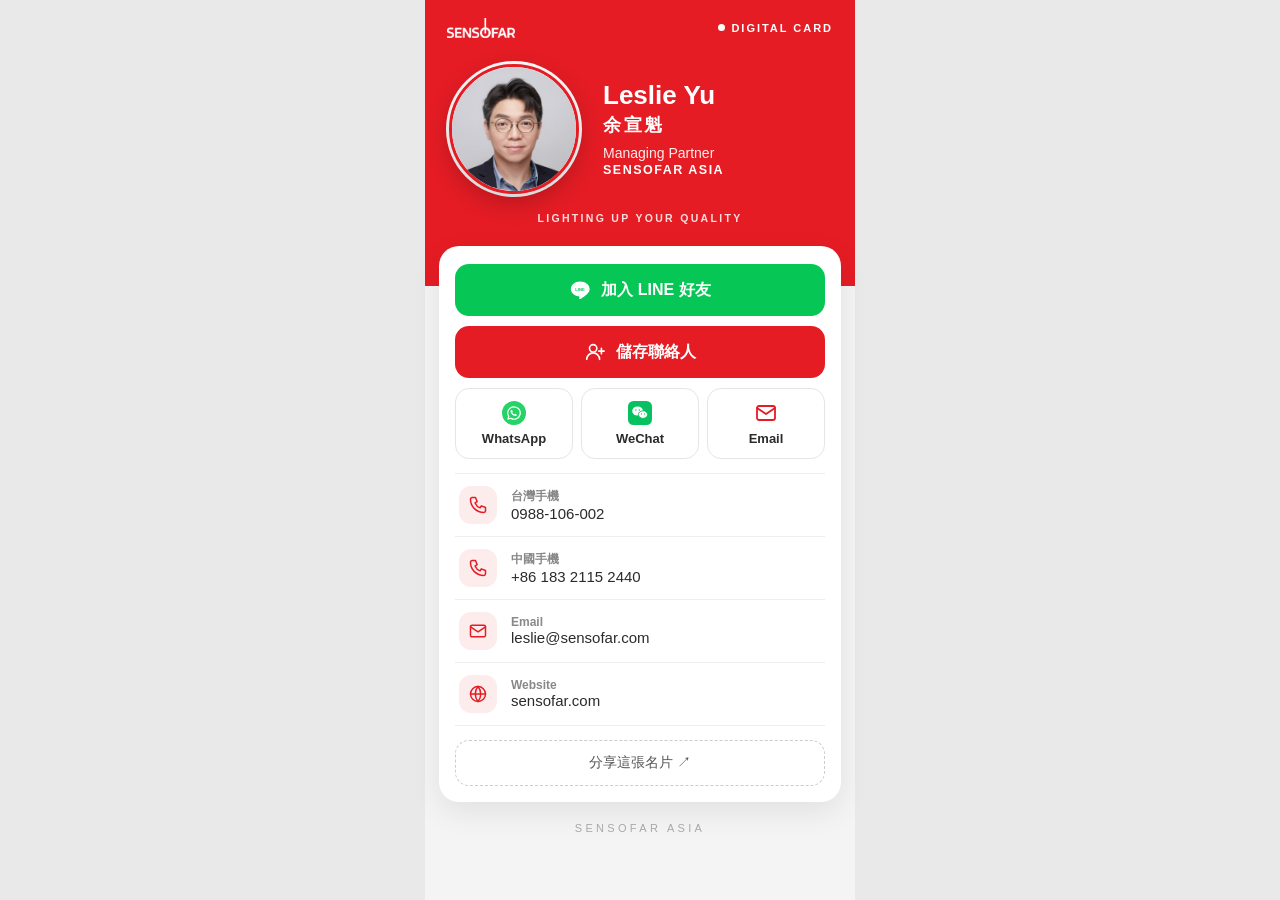
==== commit cf95042f: "私人：Leslie Yu 紅色統一 #E51C24" ====
--- a/leslie-yu/index.html
+++ b/leslie-yu/index.html
@@ -1,6 +1,6 @@
 <!doctype html>
 <html lang="zh-Hant-TW"><head><meta charset="utf-8"><meta name="viewport" content="width=device-width,initial-scale=1,viewport-fit=cover">
-<title>Leslie Yu 余宣魁｜Sensofar Asia</title><meta name="robots" content="noindex,nofollow"><meta name="theme-color" content="#FC001A">
+<title>Leslie Yu 余宣魁｜Sensofar Asia</title><meta name="robots" content="noindex,nofollow"><meta name="theme-color" content="#E51C24">
 <link rel="stylesheet" href="card.css"></head><body><div class="wrap">
 <header class="hero">
 <div class="topline"><img class="mini" src="sensofar-logo-white.png" alt="SENSOFAR"><span><i class="dot"></i>DIGITAL CARD</span></div>
@@ -19,6 +19,6 @@
 <button class="share" id="share" type="button">分享這張名片 ↗</button>
 </main><footer>SENSOFAR ASIA</footer></div>
 <div class="modal" id="wc" hidden><div class="sheet"><button class="x" type="button" aria-label="Close">×</button>
-<h2>Add me on WeChat</h2><img src="wechat-qr.png" alt="WeChat QR code for Leslie Yu" width="300" height="300">
-<p>Scan with WeChat</p><div class="wid">微信號 <b>leslie0988106002</b> <button type="button" id="wcCopy">複製</button></div><small>On your phone, long-press the QR to save it, then open WeChat › Scan › Album.</small></div></div>
+<h2>WeChat 微信</h2><img src="wechat-qr.png" alt="WeChat QR code for Leslie Yu" width="300" height="300">
+<p>用微信掃描加我好友</p><div class="wid">微信號 <b>leslie0988106002</b> <button type="button" id="wcCopy">複製</button></div><small>或長按圖片儲存，再用微信「掃一掃」選相簿</small></div></div>
 <div class="toast" id="toast" hidden></div><script src="card.js"></script></body></html>
--- a/leslie-yu/card.css
+++ b/leslie-yu/card.css
@@ -1,7 +1,7 @@
 *{box-sizing:border-box;margin:0}
 body{background:#e9e9e9;font-family:"Open Sans","Segoe UI",Roboto,Arial,"Noto Sans TC","Noto Sans CJK TC","PingFang TC",sans-serif;color:#2b2b2b}
 .wrap{max-width:430px;margin:auto;min-height:100vh;background:#f4f4f4}
-.hero{background:#FC001A;color:#fff;text-align:center;padding:18px 22px 64px}
+.hero{background:#E51C24;color:#fff;text-align:center;padding:18px 22px 64px}
 .topline{display:flex;justify-content:space-between;align-items:center;font-size:11px;font-weight:600;letter-spacing:.18em}
 .mini{height:20px;width:auto}.dot{display:inline-block;width:7px;height:7px;border-radius:50%;background:#fff;margin-right:6px;vertical-align:1px}
 .avatar{width:112px;height:112px;margin:28px auto 14px;border-radius:50%;padding:3px;background:#fff;box-shadow:0 8px 24px rgba(0,0,0,.2)}
@@ -12,13 +12,13 @@
 .sheet{position:relative;margin:-40px 14px 0;background:#fff;border-radius:20px;padding:18px 16px 16px;box-shadow:0 10px 30px rgba(0,0,0,.08)}
 .btn{display:flex;align-items:center;justify-content:center;gap:10px;padding:15px;border-radius:14px;color:#fff;text-decoration:none;font-size:16px;font-weight:700;margin-bottom:10px}
 .btn svg{width:22px;height:22px;flex:none}
-.btn-line{background:#06C755}.btn-save{background:#FC001A}.btn-save .ic{color:#fff}
+.btn-line{background:#06C755}.btn-save{background:#E51C24}.btn-save .ic{color:#fff}
 .quick{display:flex;gap:8px;margin:6px 0 14px}
 .quick a,.quick button{flex:1;display:flex;flex-direction:column;align-items:center;gap:6px;padding:12px 4px;border:1px solid #e5e5e5;border-radius:14px;background:#fff;color:#2b2b2b;text-decoration:none;font:inherit;font-size:13px;font-weight:600;cursor:pointer}
-.quick svg{width:24px;height:24px}.quick .ic{color:#FC001A}
+.quick svg{width:24px;height:24px}.quick .ic{color:#E51C24}
 .rows{list-style:none;padding:0;border-top:1px solid #eee}
 .rows li>a,.rows li>div{display:flex;align-items:center;gap:14px;padding:12px 4px;border-bottom:1px solid #eee;color:inherit;text-decoration:none}
-.ri{width:38px;height:38px;border-radius:12px;background:#fff0f1;display:flex;align-items:center;justify-content:center;flex:none}.ri svg{width:20px;height:20px;color:#FC001A}
+.ri{width:38px;height:38px;border-radius:12px;background:#fdecec;display:flex;align-items:center;justify-content:center;flex:none}.ri svg{width:20px;height:20px;color:#E51C24}
 .rows b{display:block;font-size:12px;color:#888;font-weight:600}.v{font-size:15px;color:#2b2b2b}
 .share{display:block;width:100%;margin-top:14px;padding:13px;border:1px dashed #ccc;border-radius:14px;background:none;font:inherit;font-size:14px;color:#555;cursor:pointer}
 footer{text-align:center;font-size:11px;letter-spacing:.3em;color:#aaa;padding:20px 0 28px}
@@ -29,7 +29,7 @@
 /* 照片左、姓名右（A 的排版） */
 .hero{padding-bottom:62px}
 .idrow{display:flex;align-items:center;gap:24px;margin:26px 2px 0;text-align:left}
-.avatar{flex:0 0 130px;width:130px;height:130px;margin:0;padding:0;background:#fff;box-shadow:0 8px 24px rgba(0,0,0,.22),0 0 0 3px #fff;border:3px solid #FC001A}
+.avatar{flex:0 0 130px;width:130px;height:130px;margin:0;padding:0;background:#fff;box-shadow:0 8px 24px rgba(0,0,0,.22),0 0 0 3px #fff;border:3px solid #E51C24}
 .who{flex:1;min-width:0}
 .who h1{font-size:26px;letter-spacing:0;line-height:1.15;white-space:nowrap}
 .zh{font-size:18px;font-weight:700;letter-spacing:.14em;margin-top:2px}
@@ -40,3 +40,4 @@
 .wid button{margin-left:6px;border:1px solid #07C160;color:#07C160;background:#fff;border-radius:8px;padding:3px 10px;font:inherit;font-size:13px;cursor:pointer}
 .toast{position:fixed;left:50%;bottom:28px;transform:translateX(-50%);max-width:340px;width:calc(100% - 40px);background:rgba(30,30,30,.92);color:#fff;padding:12px 16px;border-radius:12px;font-size:14px;line-height:1.5;text-align:center;z-index:20}
 .toast[hidden]{display:none}
+.modal img{max-width:300px}
